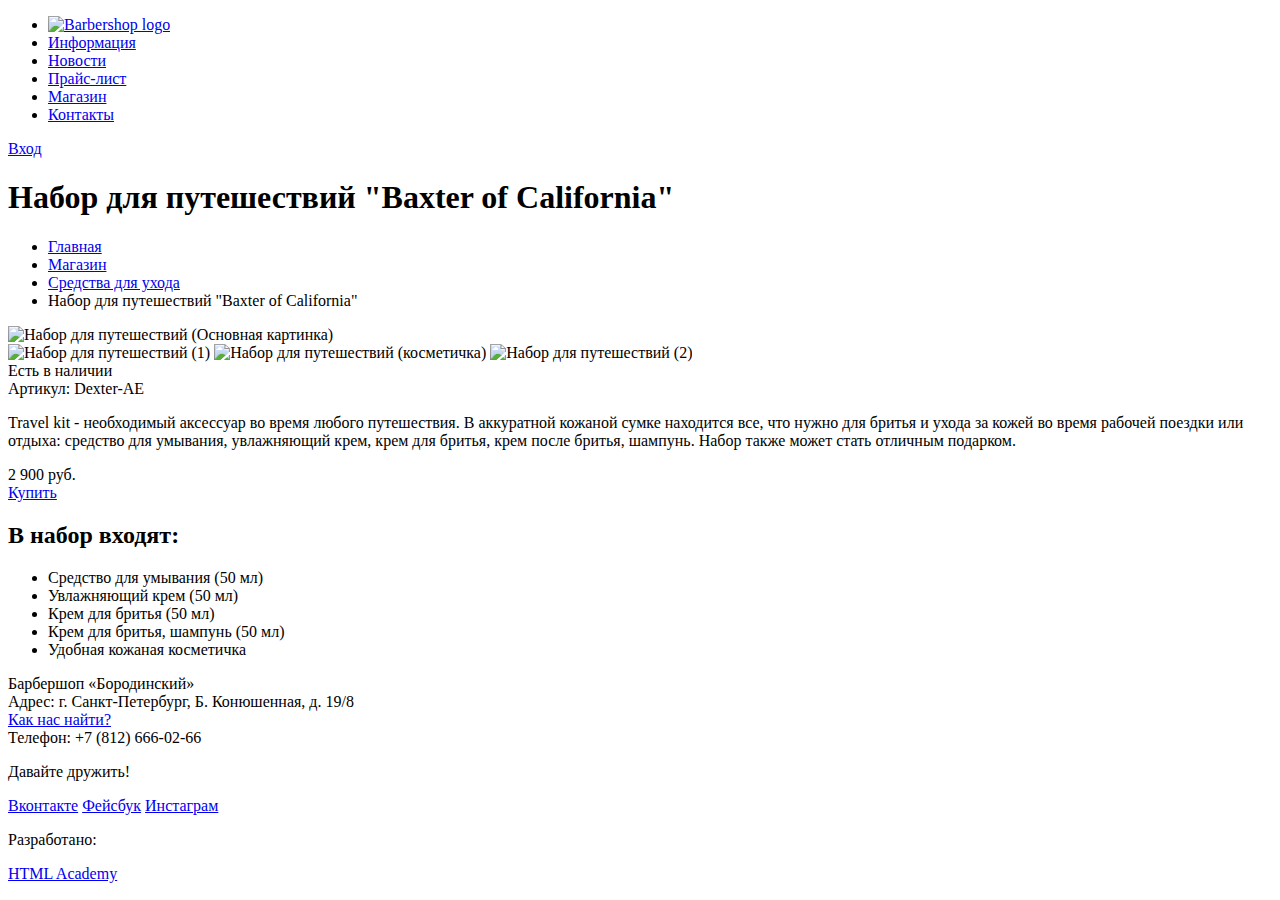
==== barbershop-item.html @ e88a5949 "Поправила с учетом комментариев" ====
<!DOCTYPE html>
<html lang="ru">
  <head>
    <meta charset="utf-8">
    <title>Барбершоп «Бородинский»</title>
  </head>
  <body>
    <header class="main-header">
      <div class="container">
        <nav class="navigation">
          <ul>
            <li>
              <a href="#"><img src="http://placehold.it/150x100" width="80" height="80" alt="Barbershop logo"></a>
            </li>
            <li>
              <a href="#">Информация</a>
            </li>
            <li>
              <a href="#">Новости</a>
            </li>
            <li>
              <a href="#">Прайс-лист</a>
            </li>
            <li>
              <a href="#" class="acive-page">Магазин</a>
            </li>
            <li>
              <a href="#">Контакты</a>
            </li>
          </ul>
        </nav>
        <div class="user-block">
          <a href="#" class="login">Вход</a>
        </div>
      </div>
    </header>
    <main class="container">
      <h1>Набор для путешествий "Baxter of California"</h1>
      <ul class="breadcrumbs">
        <li>
          <a href="#">Главная</a>
        </li>
        <li>
          <a href="#">Магазин</a>
        </li>
        <li>
          <a href="#">Средства для ухода</a>
        </li>
        <li class="active-item">
          Набор для путешествий "Baxter of California"
        </li>
      </ul>
      <section class="item-gallery">
         <div class="gallery-main">
           <img class="main-image" src="http://placehold.it/150x100" alt="Набор для путешествий (Основная картинка)" width="300" height="300">
         </div>
         <div class="gallery-other">
           <img class="gallery-image" src="http://placehold.it/150x100" alt="Набор для путешествий (1)" width="100" height="100">
           <img class="gallery-image" src="http://placehold.it/150x100" alt="Набор для путешествий (косметичка)" width="100" height="100">
           <img class="gallery-image" src="http://placehold.it/150x100" alt="Набор для путешествий (2)" width="100" height="100">
         </div>
      </section>
      <div class="item-information">
        <div class="item-availability">Есть в наличии</div>
        <div class="item-article">Aртикул: Dexter-AE</div>
        <p>Travel kit - необходимый аксессуар во время любого путешествия. В аккуратной кожаной сумке находится все, что нужно для бритья и ухода за кожей во время рабочей поездки или отдыха: средство для умывания, увлажняющий крем, крем для бритья, крем после бритья, шампунь. Набор также может стать отличным подарком.</p>
        <div class="item-price">
          <div class="price"> 2 900 руб.</div>
          <a href="#" class="button"> Купить</a>
        </div>
        <h2>В набор входят:</h2>
        <ul>
          <li>
            Средство для умывания (50 мл)
          </li>
          <li>
            Увлажняющий крем (50 мл)
          </li>
          <li>
            Крем для бритья (50 мл)
          </li>
          <li>
            Крем для бритья, шампунь (50 мл)
          </li>
          <li>
            Удобная кожаная косметичка
          </li>
        </ul>
      </div>
    </main>
    <footer class="main-footer">
      <div class="container">
        <section class="footer-contacts">
          Барбершоп «Бородинский»<br>
          Адрес: г. Санкт-Петербург, Б. Конюшенная, д. 19/8<br>
          <a href="#">Как нас найти?</a><br>
          Телефон: +7 (812) 666-02-66
        </section>
        <section class="footer-social">
          <p>Давайте дружить!</p>
          <a href="#" class="social-btn social-btn-vk">Вконтакте</a>
          <a href="#" class="social-btn social-btn-fb">Фейсбук</a>
          <a href="#" class="social-btn social-btn-inst">Инстаграм</a>
        </section>
        <section class="footer-copyright">
          <p>Разработано:</p>
          <a href="https://htmlacademy.ru" class="btn">HTML Academy</a>
        </section>
      </div>
    </footer>
  </body>
</html>
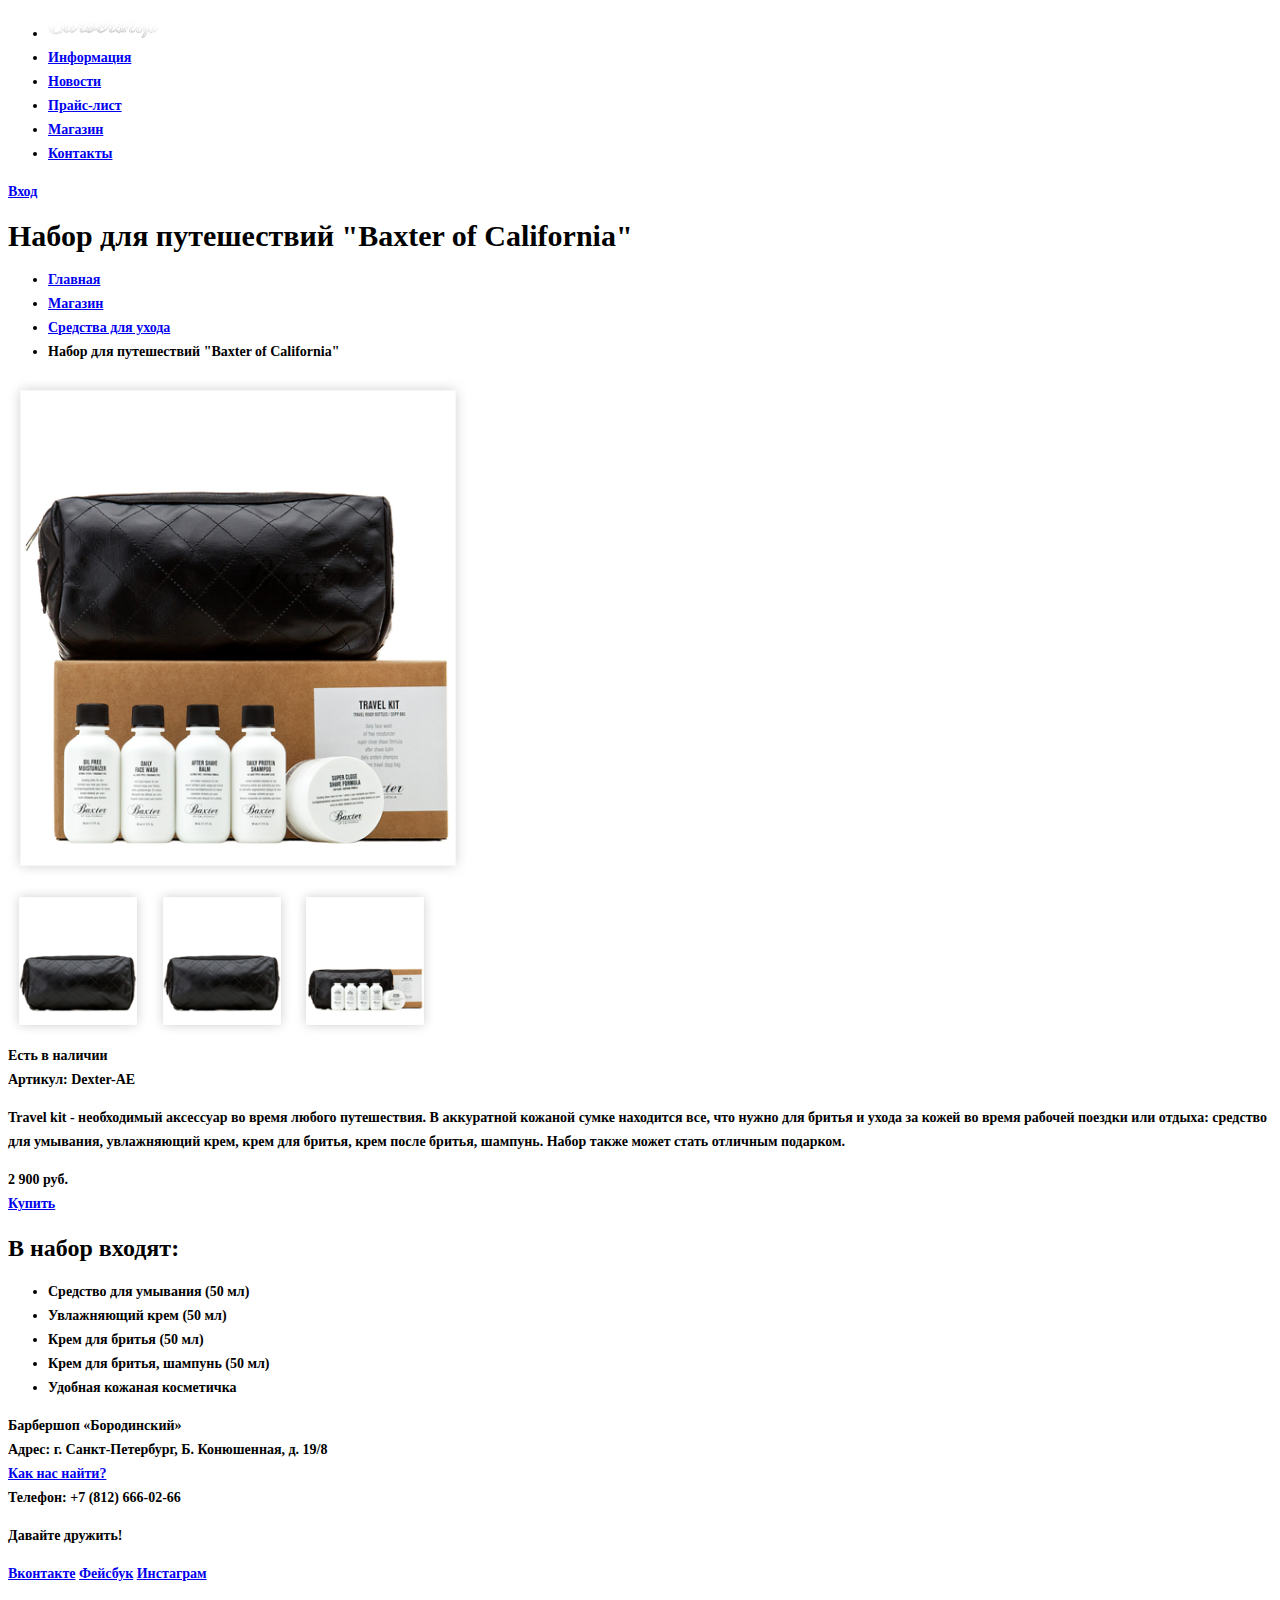
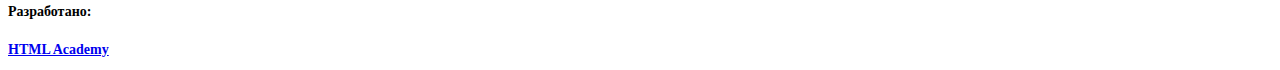
==== commit 6cd9da46: "Добавила графику и подключила css" ====
--- a/barbershop-item.html
+++ b/barbershop-item.html
@@ -3,6 +3,7 @@
   <head>
     <meta charset="utf-8">
     <title>Барбершоп «Бородинский»</title>
+    <link href="css/style.css" rel="stylesheet">
   </head>
   <body>
     <header class="main-header">
@@ -10,7 +11,7 @@
         <nav class="navigation">
           <ul>
             <li>
-              <a href="#"><img src="http://placehold.it/150x100" width="80" height="80" alt="Barbershop logo"></a>
+              <a href="#"><img src="img/img-header-logo.png" width="111" height="24" alt="Barbershop logo"></a>
             </li>
             <li>
               <a href="#">Информация</a>
@@ -52,12 +53,12 @@
       </ul>
       <section class="item-gallery">
          <div class="gallery-main">
-           <img class="main-image" src="http://placehold.it/150x100" alt="Набор для путешествий (Основная картинка)" width="300" height="300">
+           <img class="main-image" src="img/img-item-main.png" alt="Набор для путешествий (Основная картинка)" width="460" height="500">
          </div>
          <div class="gallery-other">
-           <img class="gallery-image" src="http://placehold.it/150x100" alt="Набор для путешествий (1)" width="100" height="100">
-           <img class="gallery-image" src="http://placehold.it/150x100" alt="Набор для путешествий (косметичка)" width="100" height="100">
-           <img class="gallery-image" src="http://placehold.it/150x100" alt="Набор для путешествий (2)" width="100" height="100">
+           <img class="gallery-image" src="img/img-item-small1.png" alt="Набор для путешествий (1)" width="140" height="150">
+           <img class="gallery-image" src="img/img-item-small2.png" alt="Набор для путешествий (косметичка)" width="140" height="150">
+           <img class="gallery-image" src="img/img-item-small3.png" alt="Набор для путешествий (2)" width="140" height="150">
          </div>
       </section>
       <div class="item-information">
--- a/css/style.css
+++ b/css/style.css
@@ -0,0 +1,15 @@
+body {
+  font-size: 14px;
+  font-family: "PT Sans Narrow Bold";
+  color: #000000;
+  line-height: 24px;
+  font-weight: bold;
+}
+
+h1 {
+  font-size: 30px;
+}
+
+h2 {
+  font-size: 24px;
+}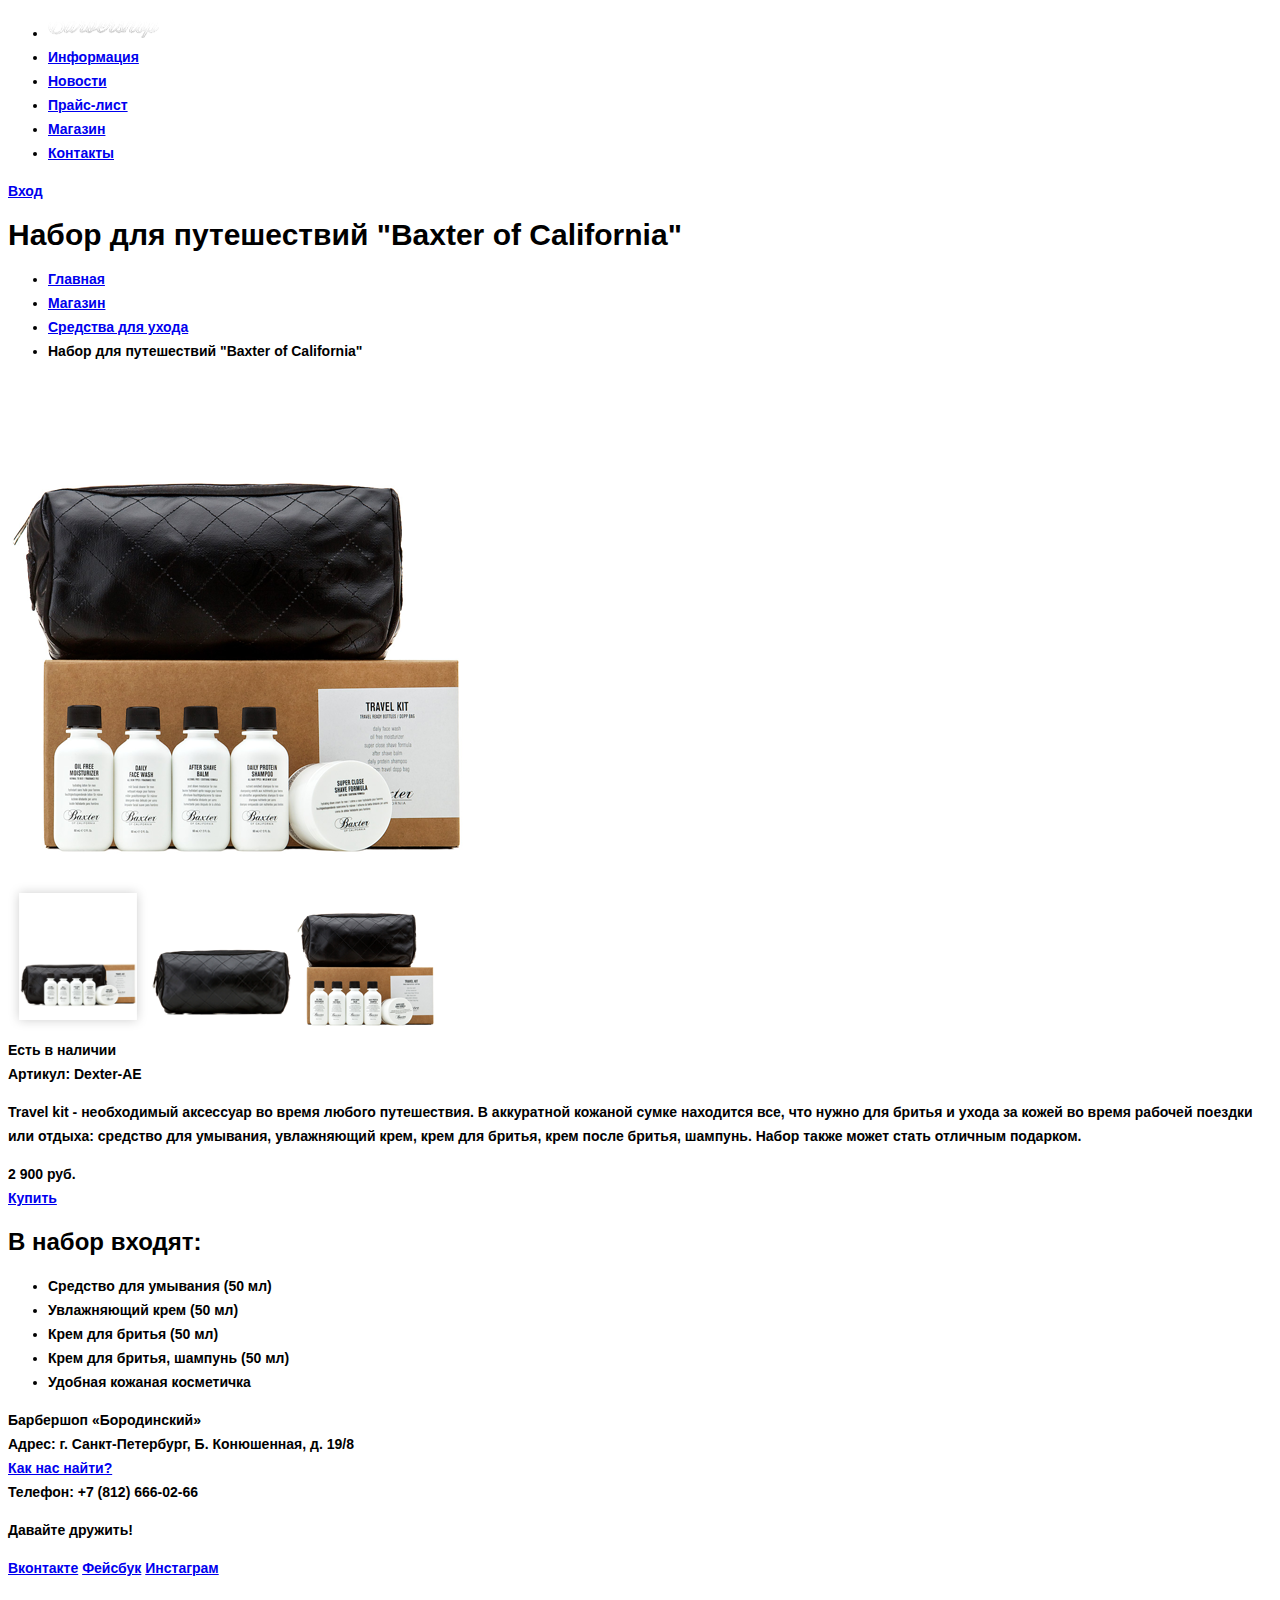
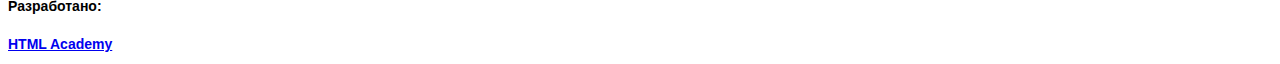
==== commit cae75c1b: "Поправила с учетом комментариев" ====
--- a/barbershop-item.html
+++ b/barbershop-item.html
@@ -53,12 +53,12 @@
       </ul>
       <section class="item-gallery">
          <div class="gallery-main">
-           <img class="main-image" src="img/img-item-main.png" alt="Набор для путешествий (Основная картинка)" width="460" height="500">
+           <img class="main-image" src="img/img-item-main.png" alt="Набор для путешествий (Основная картинка)" width="460" height="498">
          </div>
          <div class="gallery-other">
-           <img class="gallery-image" src="img/img-item-small1.png" alt="Набор для путешествий (1)" width="140" height="150">
-           <img class="gallery-image" src="img/img-item-small2.png" alt="Набор для путешествий (косметичка)" width="140" height="150">
-           <img class="gallery-image" src="img/img-item-small3.png" alt="Набор для путешествий (2)" width="140" height="150">
+           <img class="gallery-image" src="img/img-item-small1.png" alt="Набор для путешествий (1)" width="140" height="149">
+           <img class="gallery-image" src="img/img-item-small2.png" alt="Набор для путешествий (косметичка)" width="140" height="149">
+           <img class="gallery-image" src="img/img-item-small3.png" alt="Набор для путешествий (2)" width="140" height="149">
          </div>
       </section>
       <div class="item-information">
--- a/css/style.css
+++ b/css/style.css
@@ -1,6 +1,6 @@
 body {
   font-size: 14px;
-  font-family: "PT Sans Narrow Bold";
+  font-family: "PT Sans Narrow", Arial, Helvetica, sans-serif;
   color: #000000;
   line-height: 24px;
   font-weight: bold;
@@ -12,4 +12,5 @@
 
 h2 {
   font-size: 24px;
-}+}
+
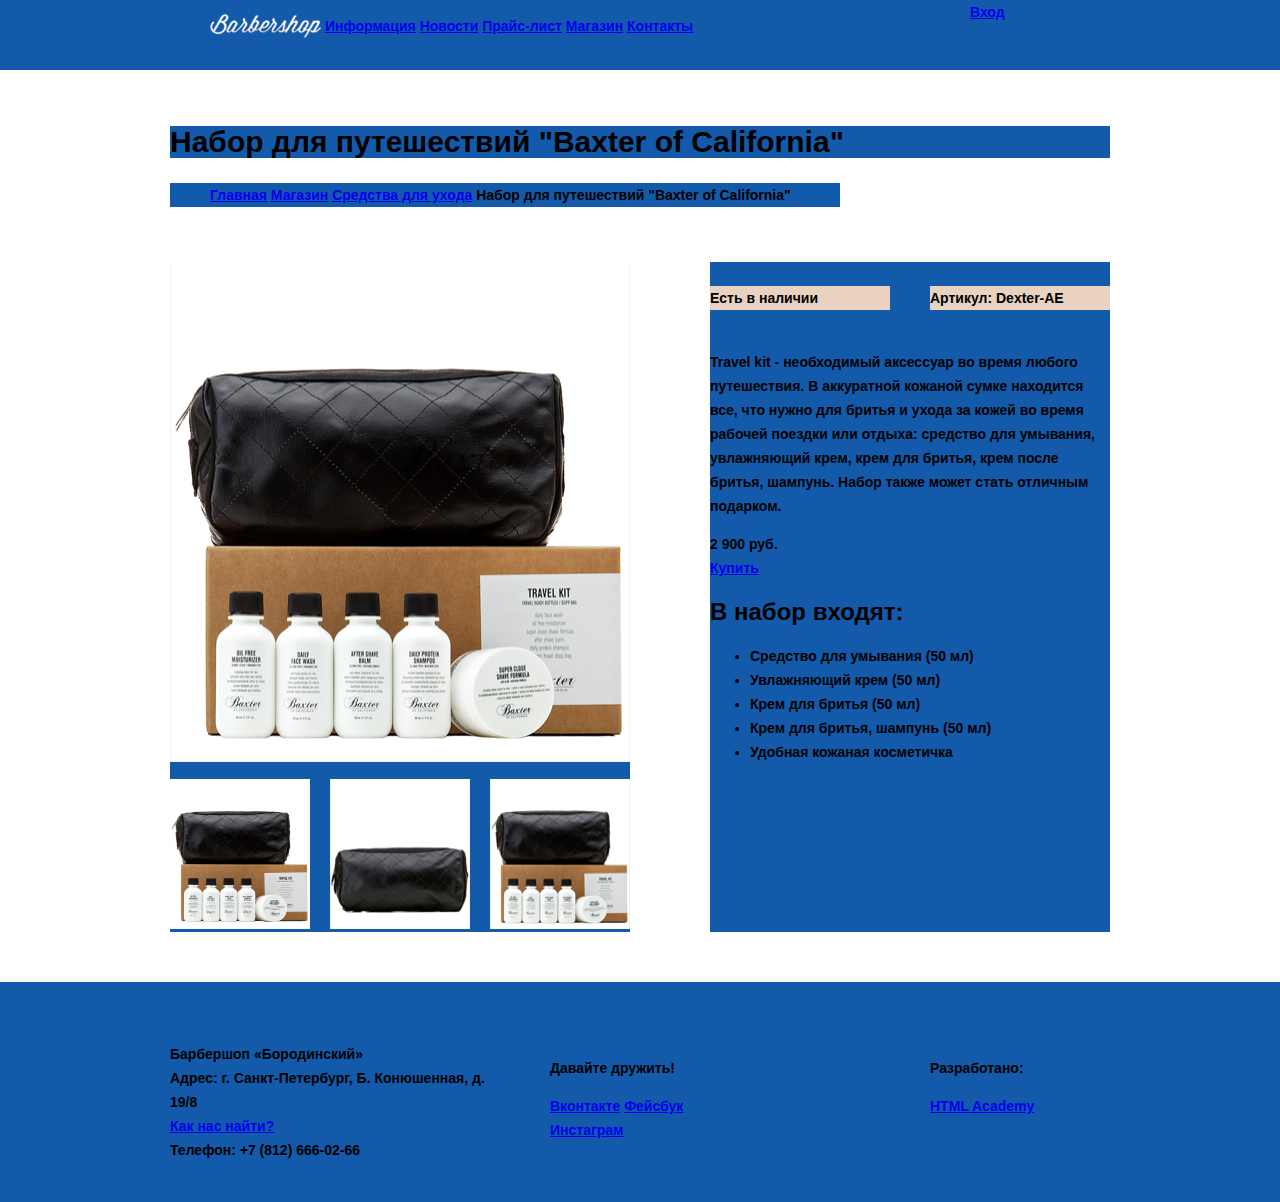
==== commit fab92ddb: "Сделала сетку" ====
--- a/barbershop-item.html
+++ b/barbershop-item.html
@@ -7,8 +7,8 @@
   </head>
   <body>
     <header class="main-header">
-      <div class="container">
-        <nav class="navigation">
+      <div class="container clearfix">
+        <nav class="main-navigation">
           <ul>
             <li>
               <a href="#"><img src="img/img-header-logo.png" width="111" height="24" alt="Barbershop logo"></a>
@@ -35,7 +35,7 @@
         </div>
       </div>
     </header>
-    <main class="container">
+    <main class="container clearfix">
       <h1>Набор для путешествий "Baxter of California"</h1>
       <ul class="breadcrumbs">
         <li>
@@ -53,12 +53,12 @@
       </ul>
       <section class="item-gallery">
          <div class="gallery-main">
-           <img class="main-image" src="img/img-item-main.png" alt="Набор для путешествий (Основная картинка)" width="460" height="498">
+           <img class="main-image" src="img/img-item-main.png" alt="Набор для путешествий (Основная картинка)" width="460" height="500">
          </div>
-         <div class="gallery-other">
-           <img class="gallery-image" src="img/img-item-small1.png" alt="Набор для путешествий (1)" width="140" height="149">
-           <img class="gallery-image" src="img/img-item-small2.png" alt="Набор для путешествий (косметичка)" width="140" height="149">
-           <img class="gallery-image" src="img/img-item-small3.png" alt="Набор для путешествий (2)" width="140" height="149">
+         <div class="gallery-other clearfix">
+           <img class="gallery-image" src="img/img-item-main.png" alt="Набор для путешествий (1)" width="140" height="150">
+           <img class="gallery-image" src="img/img-item-small2.png" alt="Набор для путешествий (косметичка)" width="140" height="150">
+           <img class="gallery-image" src="img/img-item-small3.png" alt="Набор для путешествий (2)" width="140" height="150">
          </div>
       </section>
       <div class="item-information">
@@ -89,8 +89,8 @@
         </ul>
       </div>
     </main>
-    <footer class="main-footer">
-      <div class="container">
+    <footer class="footer">
+      <div class="container clearfix">
         <section class="footer-contacts">
           Барбершоп «Бородинский»<br>
           Адрес: г. Санкт-Петербург, Б. Конюшенная, д. 19/8<br>
--- a/css/style.css
+++ b/css/style.css
@@ -8,9 +8,247 @@
 
 h1 {
   font-size: 30px;
+  margin-bottom: 25px;
+  background: #135aaa;
+  line-height: 32px;
 }
 
 h2 {
   font-size: 24px;
 }
 
+html,
+body {
+  min-width: 1122px;/*Откуда это значение*-1122*/
+  min-height: 1160px;/*Почему? - 1750px*/
+  margin: 0;
+  padding: 0;
+}
+
+.clearfix::after {
+  content: "";
+  display: table;
+  clear: both;
+}
+
+.container {
+  width: 940px;
+  margin: 0 auto;
+  padding: 0 10px;
+}
+
+.main-header {
+  margin-bottom: 56px;
+  background: #135aaa;
+}
+
+.main-navigation {
+  float: left;
+  width: 780px;
+
+    /* Только для оформления сетки */
+  min-height: 70px;
+}
+
+.main-navigation li {
+  display: inline-block;
+  vertical-align: top;
+}
+
+.user-block {
+  float: right;
+  width: 140px;
+
+    /* Только для оформления сетки */
+  min-height: 70px;
+}
+
+.index-logo {
+  width: 368px;
+  min-height: 204px;
+  margin-right: auto;
+  margin-left: auto;
+  margin-bottom: 25px;
+}
+
+.features {
+  margin-bottom: 80px;
+}
+
+.features-item {
+  float: left;
+  width: 300px;
+  margin-right: 20px;
+
+  /* Только для оформления сетки */
+  min-height: 175px;
+}
+
+.features-item:last-child {
+  margin-right: 0;
+}
+
+.index-content {
+  margin-bottom: 35px;
+  padding: 50px 80px;
+}
+
+.index-content-left {
+  float: left;
+  width: 380px;
+
+  /* Только для оформления сетки */
+  min-height: 330px;
+}
+
+.index-content-right {
+  float: right;
+  width: 300px;
+
+  /* Только для оформления сетки */
+  min-height: 330px;
+}
+
+.main-footer,
+.footer {
+  margin-top: 65px; /*?*/
+  padding-top: 60px;
+  padding-bottom: 40px;
+  background: #135aaa;
+}
+
+.footer {
+  margin-top: 50px;
+}
+
+.footer-contacts {
+  float: left;
+  width: 320px;
+  margin-right: 60px;
+
+  /* Только для оформления сетки */
+  min-height: 90px;
+}
+
+.footer-social {
+  float: left;
+  width: 180px;
+
+  /* Только для оформления сетки */
+  min-height: 90px;
+}
+
+.footer-copyright {
+  float: right;
+  width: 180px;
+
+  /* Только для оформления сетки */
+  min-height: 90px;
+}
+
+.catalog-filter {
+  float: left;
+  width: 220px;
+  margin-right: 20px;
+  background: #a3c3e6;
+
+  /* Только для оформления сетки */
+  min-height: 590px;
+}
+
+.catalog  {
+  float:right;
+  width: 700px;
+  background: #a3c3e6;
+
+  /* Только для оформления сетки */
+  min-height: 590px;
+}
+
+.catalog-item {
+  float:left;
+  width: 220px;
+  margin-right: 20px;
+  margin-bottom: 20px;
+  background: #135aaa;
+
+  /* Только для оформления сетки */
+  min-height: 287px;
+}
+
+.catalog-item:nth-child(3n) {
+  margin-right: 0;
+}
+
+.catalog-item:nth-child(4),
+.catalog-item:nth-child(5),
+.catalog-item:nth-child(6) {
+  margin-bottom: 45px;
+}
+
+.paginator {
+  background: #135aaa;
+  clear:both;
+  margin-left:240px;
+}
+
+.breadcrumbs  {
+  margin-bottom: 55px;
+  width: 630px;
+  background: #135aaa;
+
+  /* Только для оформления сетки */
+  min-height: 16px;
+}
+
+.breadcrumbs  li {
+  display: inline-block;
+}
+
+.item-gallery {
+  float:left;
+  width: 460px;
+  background: #135aaa;
+  margin-right: 80px;
+
+  /* Только для оформления сетки */
+  min-height: 670px;
+}
+
+.item-information {
+  float:right;
+  width: 400px;
+  background: #135aaa;
+
+  /* Только для оформления сетки */
+  min-height: 670px;
+}
+
+.gallery-main {
+  margin-bottom: 10px;
+}
+
+.gallery-image {
+    float:left;
+    width: 140px;
+    margin-right: 20px;
+}
+
+.gallery-image:last-child {
+    margin-right: 0px;
+}
+
+.item-availability,
+.item-article  {
+  float: left;
+  width: 180px;
+  margin-right: 40px;
+  margin-bottom: 40px;
+  margin-top: 24px;
+  min-height: 16px;
+  background: #e9d3c0;
+}
+
+.item-article {
+  margin-right: 0px;
+}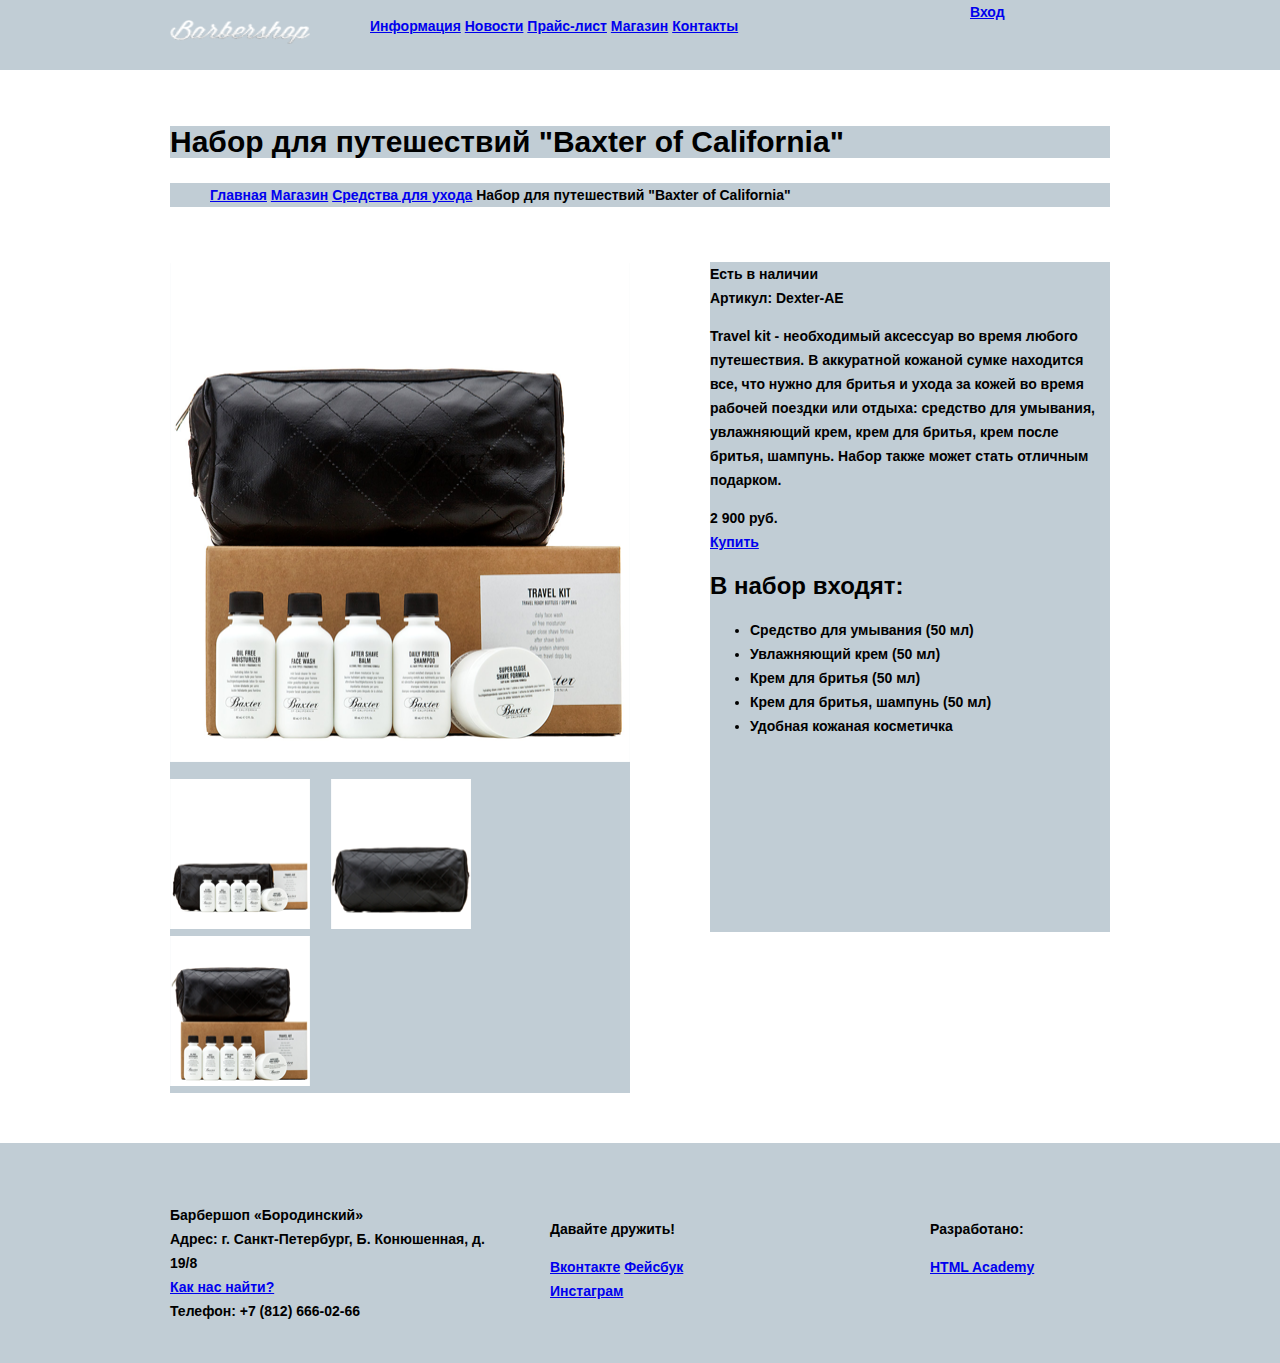
==== commit b2c5b2ad: "Поправила сетку с учетом комментариев" ====
--- a/barbershop-item.html
+++ b/barbershop-item.html
@@ -8,11 +8,9 @@
   <body>
     <header class="main-header">
       <div class="container clearfix">
-        <nav class="main-navigation">
+        <a href="#"><img src="img/img-header-logo.png" width="111" height="24" alt="Barbershop logo"></a>
+        <nav class="navigation">
           <ul>
-            <li>
-              <a href="#"><img src="img/img-header-logo.png" width="111" height="24" alt="Barbershop logo"></a>
-            </li>
             <li>
               <a href="#">Информация</a>
             </li>
@@ -55,8 +53,8 @@
          <div class="gallery-main">
            <img class="main-image" src="img/img-item-main.png" alt="Набор для путешествий (Основная картинка)" width="460" height="500">
          </div>
-         <div class="gallery-other clearfix">
-           <img class="gallery-image" src="img/img-item-main.png" alt="Набор для путешествий (1)" width="140" height="150">
+         <div class="gallery-other">
+           <img class="gallery-image" src="img/img-item-small1.png" alt="Набор для путешествий (1)" width="140" height="150">
            <img class="gallery-image" src="img/img-item-small2.png" alt="Набор для путешествий (косметичка)" width="140" height="150">
            <img class="gallery-image" src="img/img-item-small3.png" alt="Набор для путешествий (2)" width="140" height="150">
          </div>
--- a/css/style.css
+++ b/css/style.css
@@ -6,21 +6,10 @@
   font-weight: bold;
 }
 
-h1 {
-  font-size: 30px;
-  margin-bottom: 25px;
-  background: #135aaa;
-  line-height: 32px;
-}
-
-h2 {
-  font-size: 24px;
-}
-
+/* Оформление главной страницы*/
 html,
 body {
-  min-width: 1122px;/*Откуда это значение*-1122*/
-  min-height: 1160px;/*Почему? - 1750px*/
+  min-width: 1200px;
   margin: 0;
   padding: 0;
 }
@@ -39,10 +28,11 @@
 
 .main-header {
   margin-bottom: 56px;
-  background: #135aaa;
-}
-
-.main-navigation {
+  background: #c1cdd5;
+}
+
+.main-navigation,
+.navigation  {
   float: left;
   width: 780px;
 
@@ -50,7 +40,8 @@
   min-height: 70px;
 }
 
-.main-navigation li {
+.main-navigation li,
+.navigation li {
   display: inline-block;
   vertical-align: top;
 }
@@ -111,14 +102,10 @@
 
 .main-footer,
 .footer {
-  margin-top: 65px; /*?*/
+  margin-top: 65px;
   padding-top: 60px;
   padding-bottom: 40px;
-  background: #135aaa;
-}
-
-.footer {
-  margin-top: 50px;
+  background: #c1cdd5;
 }
 
 .footer-contacts {
@@ -146,70 +133,49 @@
   min-height: 90px;
 }
 
-.catalog-filter {
-  float: left;
-  width: 220px;
+/* Оформление страницы barbershop-item*/
+
+.main-header img {
+  width: 140px;
+  float:left;
   margin-right: 20px;
-  background: #a3c3e6;
-
-  /* Только для оформления сетки */
-  min-height: 590px;
-}
-
-.catalog  {
-  float:right;
-  width: 700px;
-  background: #a3c3e6;
-
-  /* Только для оформления сетки */
-  min-height: 590px;
-}
-
-.catalog-item {
-  float:left;
-  width: 220px;
-  margin-right: 20px;
-  margin-bottom: 20px;
-  background: #135aaa;
-
-  /* Только для оформления сетки */
-  min-height: 287px;
-}
-
-.catalog-item:nth-child(3n) {
-  margin-right: 0;
-}
-
-.catalog-item:nth-child(4),
-.catalog-item:nth-child(5),
-.catalog-item:nth-child(6) {
-  margin-bottom: 45px;
-}
-
-.paginator {
-  background: #135aaa;
-  clear:both;
-  margin-left:240px;
+  background: #c1cdd5;
+  padding-top: 20px;
+  padding-bottom: 20px;
+}
+
+.navigation {
+   width: 620px;
+}
+
+h1 {
+  font-size: 30px;
+  margin-bottom: 25px;
+  background: #c1cdd5;
+  line-height: 32px;
+}
+
+h2 {
+  font-size: 24px;
 }
 
 .breadcrumbs  {
   margin-bottom: 55px;
-  width: 630px;
-  background: #135aaa;
+  background: #c1cdd5;
 
   /* Только для оформления сетки */
   min-height: 16px;
 }
 
-.breadcrumbs  li {
+.breadcrumbs li {
   display: inline-block;
 }
 
 .item-gallery {
   float:left;
   width: 460px;
-  background: #135aaa;
-  margin-right: 80px;
+  background: #c1cdd5;
+  padding: 0px;
 
   /* Только для оформления сетки */
   min-height: 670px;
@@ -218,7 +184,7 @@
 .item-information {
   float:right;
   width: 400px;
-  background: #135aaa;
+  background: #c1cdd5;
 
   /* Только для оформления сетки */
   min-height: 670px;
@@ -229,26 +195,72 @@
 }
 
 .gallery-image {
-    float:left;
     width: 140px;
-    margin-right: 20px;
+    margin-right: 17px;
+    margin-bottom: 0px;
 }
 
 .gallery-image:last-child {
     margin-right: 0px;
 }
 
-.item-availability,
-.item-article  {
-  float: left;
+/*.item-availability {
   width: 180px;
   margin-right: 40px;
   margin-bottom: 40px;
   margin-top: 24px;
   min-height: 16px;
   background: #e9d3c0;
-}
-
-.item-article {
-  margin-right: 0px;
-}+}*/
+
+
+.footer {
+  margin-top: 50px;
+}
+
+/* Оформление страницы barbershop-shop*/
+
+.catalog-filter {
+  float: left;
+  width: 220px;
+  margin-right: 20px;
+  background: #c1cdd5;
+
+  /* Только для оформления сетки */
+  min-height: 594px;
+}
+
+.catalog  {
+  float:right;
+  width: 700px;
+  background: #c1cdd5;
+
+  /* Только для оформления сетки */
+  min-height: 684px;
+}
+
+.catalog-item {
+  display: inline-block;
+  vertical-align: top;
+  width: 220px;
+  margin-right: 17px;
+  margin-bottom: 20px;
+  background: #94b4cb;
+
+  /* Только для оформления сетки */
+  min-height: 287px;
+}
+
+.catalog-item:nth-child(3n) {
+   margin-right: 0px;
+ }
+
+.paginator {
+  background: #94b4cb;
+  margin-top: 25px;
+  margin-bottom: 0px;
+    /* Только для оформления сетки */
+  min-height: 45px;
+}
+
+
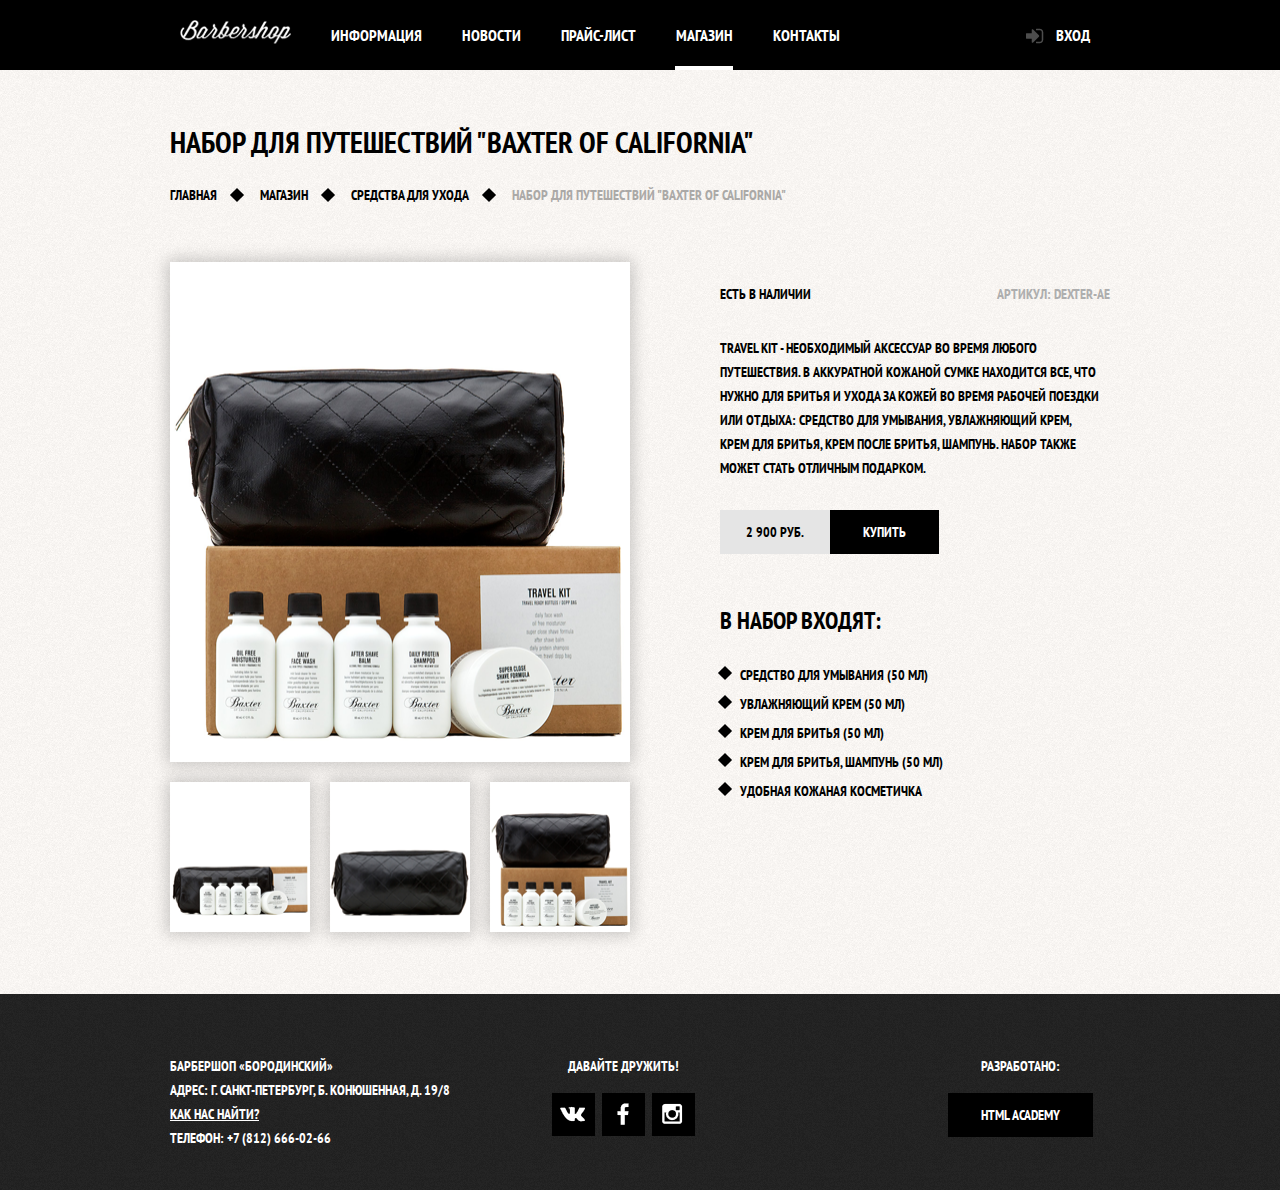
==== commit 924b9898: "Сверстала декоративные элементы" ====
--- a/barbershop-item.html
+++ b/barbershop-item.html
@@ -3,9 +3,11 @@
   <head>
     <meta charset="utf-8">
     <title>Барбершоп «Бородинский»</title>
-    <link href="css/style.css" rel="stylesheet">
+    <link rel="stylesheet" href="css/normalize.css">
+    <link rel="stylesheet" href="css/style.css">
+    <link rel="stylesheet" href="https://fonts.googleapis.com/css?family=PT+Sans+Narrow:400,700&amp;subset=latin,cyrillic">
   </head>
-  <body>
+  <body class="other-body">
     <header class="main-header">
       <div class="container clearfix">
         <a href="#"><img src="img/img-header-logo.png" width="111" height="24" alt="Barbershop logo"></a>
@@ -21,7 +23,7 @@
               <a href="#">Прайс-лист</a>
             </li>
             <li>
-              <a href="#" class="acive-page">Магазин</a>
+              <a href="#" class="active-page">Магазин</a>
             </li>
             <li>
               <a href="#">Контакты</a>
@@ -65,7 +67,7 @@
         <p>Travel kit - необходимый аксессуар во время любого путешествия. В аккуратной кожаной сумке находится все, что нужно для бритья и ухода за кожей во время рабочей поездки или отдыха: средство для умывания, увлажняющий крем, крем для бритья, крем после бритья, шампунь. Набор также может стать отличным подарком.</p>
         <div class="item-price">
           <div class="price"> 2 900 руб.</div>
-          <a href="#" class="button"> Купить</a>
+          <a href="#" class="btn"> Купить</a>
         </div>
         <h2>В набор входят:</h2>
         <ul>
--- a/css/style.css
+++ b/css/style.css
@@ -1,17 +1,21 @@
+/* Оформление главной страницы*/
 body {
   font-size: 14px;
   font-family: "PT Sans Narrow", Arial, Helvetica, sans-serif;
   color: #000000;
   line-height: 24px;
-  font-weight: bold;
-}
-
-/* Оформление главной страницы*/
-html,
-body {
-  min-width: 1200px;
-  margin: 0;
-  padding: 0;
+  font-weight: 700;
+  min-width: 960px;
+  text-transform: uppercase;
+  color: #ffffff;
+}
+
+.index-body {
+  background: #000000 url("../img/bg-index.jpg") no-repeat center top;
+}
+
+.other-body {
+  background: #f8f5f2 url("../img/bg-index-content.png") repeat;
 }
 
 .clearfix::after {
@@ -28,38 +32,106 @@
 
 .main-header {
   margin-bottom: 56px;
-  background: #c1cdd5;
+  color: #ffffff;
+  background-color: #000000;
+}
+
+.main-navigation a,
+.navigation a {
+  display: block;
+  padding: 25px 20px;
+  color: #ffffff;
+  text-decoration: none;
+}
+
+.main-navigation a:hover,
+.navigation a:hover {
+  background: #242424;
+}
+
+.active-page {
+  position: relative;
+}
+
+.active-page::after {
+  content: "";
+  position: absolute;
+  width: 58px;
+  height: 4px;
+  background: #ffffff;
+  bottom: 0;
+  left: 20%;
+ }
+
+.main-navigation ul,
+.navigation ul {
+  margin: 0;
+  padding: 0;
+  list-style: none;
+  font-size: 0;
 }
 
 .main-navigation,
 .navigation  {
   float: left;
   width: 780px;
-
-    /* Только для оформления сетки */
-  min-height: 70px;
 }
 
 .main-navigation li,
 .navigation li {
   display: inline-block;
   vertical-align: top;
+  font-size: 16px;
+  line-height: 20px;
 }
 
 .user-block {
   float: right;
-  width: 140px;
-
-    /* Только для оформления сетки */
-  min-height: 70px;
+  max-width: 140px;
+}
+
+.login {
+  position: relative;
+  display: inline-block;
+  vertical-align: top;
+  padding: 25px 20px;
+  padding-left: 50px;
+  font-size: 16px;
+  line-height: 20px;
+  color: #ffffff;
+  text-decoration: none;
+}
+
+.login:hover {
+  background-color: #242424;
+}
+
+.login::before {
+  content: "";
+  position: absolute;
+  top: 28px;
+  left: 20px;
+  width: 18px;
+  height: 18px;
+  background: transparent url("../img/sprite.png") no-repeat;
+  background-position: -10px -280px;
+  opacity: 0.3;
+}
+
+.login:hover::before {
+  opacity: 1;
 }
 
 .index-logo {
   width: 368px;
   min-height: 204px;
-  margin-right: auto;
-  margin-left: auto;
+  margin: 0 auto;
   margin-bottom: 25px;
+}
+
+.index-logo img {
+  width: 368px;
+  height: 204px;
 }
 
 .features {
@@ -70,34 +142,183 @@
   float: left;
   width: 300px;
   margin-right: 20px;
-
-  /* Только для оформления сетки */
-  min-height: 175px;
+  text-align: center;
+}
+
+.features-name {
+  font-size: 30px;
+  line-height: 36px;
+  display: block;
+  margin-bottom: 30px;
+  padding-bottom: 35px;
+  position: relative;
+}
+
+.features-name::after {
+  content: "";
+  display: block;
+  width: 20px;
+  height: 20px;
+  background-color: #ffffff;
+  position: absolute;
+  bottom: 0;
+  left: 50%;
+  margin-left: -10px;
+  transform: rotate(45deg);
 }
 
 .features-item:last-child {
   margin-right: 0;
+}
+
+.features-item p {
+  margin: 10px;
+  margin-bottom: 0;
 }
 
 .index-content {
   margin-bottom: 35px;
   padding: 50px 80px;
+  background: url("../img/img-index-conrentshadow.png") no-repeat center,
+  #fcf9f6 url("../img/bg-index-content.png") repeat;
+  color: #000000;
 }
 
 .index-content-left {
   float: left;
   width: 380px;
-
-  /* Только для оформления сетки */
-  min-height: 330px;
 }
 
 .index-content-right {
   float: right;
   width: 300px;
-
-  /* Только для оформления сетки */
-  min-height: 330px;
+}
+
+.index-content-title {
+  font-size: 30px;
+  line-height: 36px;
+  margin: 0;
+  margin-bottom: 25px;
+}
+
+.index-content p {
+  margin: 0;
+  margin-bottom: 25px;
+}
+
+.news-preview {
+  margin: 0;
+  padding: 0;
+  padding-right: 63px;
+  list-style: none;
+}
+
+.news-preview li {
+  margin-bottom: 25px;
+}
+
+.news-preview p {
+  margin-bottom: 0;
+}
+
+.news-preview time {
+  text-transform: none;
+  font-weight: 400;
+}
+
+.btn {
+  background-color: #000000;
+  border: none;
+  outline: none;
+  cursor: pointer;
+  text-transform: uppercase;
+  text-decoration: none;
+  font-weight: 700;
+  font-size: 14px;
+  line-height: 24px;
+  font-family: "PT Sans Narrow", "Arial", sans-serif;
+  color: #ffffff;
+  display: inline-block;
+  vertical-align: top;
+  text-align: center;
+  padding: 10px 33px;
+  margin-right: 16px;
+}
+
+.btn:hover,
+.btn:active {
+  background-color: #663d15;
+}
+
+.btn:disabled {
+  cursor: default;
+  opacity: 0.5;
+}
+
+.btn:disabled:hover {
+  background-color: #000000;
+}
+
+.gallery {
+  position: relative;
+  height: 260px;
+}
+
+.gallery-content {
+  height: 164px;
+  margin: 0;
+  border: 7px solid #ffffff;
+  background-color: #cccccc;
+}
+
+.gallery-content img {
+  width: 286px;
+  height: 164px;
+}
+
+.gallery .btn {
+  position: absolute;
+  bottom: 0;
+
+  width: 140px;
+  margin: 0;
+}
+
+.gallery-prev {
+  left: 0;
+}
+
+.gallery-next {
+  right: 0;
+}
+
+.appointment-form input {
+  background-color: #f9f6f3;
+  border: 2px solid #000000;
+  outline: none;
+  font-size: 14px;
+  line-height: 24px;
+  font: inherit;
+  color: inherit;
+  text-transform: inherit;
+  width: 106px;
+  padding: 7px 15px;
+  float: left;
+  margin-right: 20px;
+  margin-bottom: 20px;
+}
+
+.appointment-form input:focus {
+  border: 2px solid #663d15;
+}
+
+.appointment-form input:nth-child(2n) {
+  margin-right: 0;
+}
+
+.appointment-form .btn {
+  clear: both;
+  width: 100%;
 }
 
 .main-footer,
@@ -105,43 +326,109 @@
   margin-top: 65px;
   padding-top: 60px;
   padding-bottom: 40px;
-  background: #c1cdd5;
+  background: #000000 url("../img/bg-footer.jpg") repeat;
+  color: #ffffff;
 }
 
 .footer-contacts {
   float: left;
   width: 320px;
   margin-right: 60px;
-
-  /* Только для оформления сетки */
-  min-height: 90px;
+}
+
+.footer-contacts a {
+  color: #ffffff;
 }
 
 .footer-social {
   float: left;
-  width: 180px;
-
-  /* Только для оформления сетки */
-  min-height: 90px;
+  max-width: 180px;
+  text-align: center;
 }
 
 .footer-copyright {
+  text-align: center;
   float: right;
   width: 180px;
-
-  /* Только для оформления сетки */
-  min-height: 90px;
-}
-
+}
+
+.footer-copyright p {
+  margin: 0;
+  margin-bottom: 15px;
+}
+
+.footer-copyright .btn {
+  margin-right: 0;
+}
+
+.footer-copyright .btn:hover {
+  color: #000000;
+
+  background-color: #ffffff;
+}
+
+.footer-social p {
+  margin: 0;
+  margin-bottom: 15px;
+}
+
+.social-btn {
+  display: inline-block;
+  width: 43px;
+  height: 43px;
+  margin: 0 2px;
+
+  font-size: 0;
+  vertical-align: top;
+  text-decoration: none;
+
+  background: #000000 url("../img/sprite.png") no-repeat center;
+
+  transition:
+  background-position 0.5s,
+  background-color 0.5s;
+}
+
+.social-btn:hover {
+  background-color: #ffffff;
+}
+
+.social-btn-vk {
+  background-position: -2px -195px;
+}
+
+.social-btn-fb {
+  background-position: 5px -32px;
+}
+
+.social-btn-inst {
+  background-position: 0px -116px;
+}
+
+.social-btn-vk:hover {
+  background-position: -2px -230px;
+}
+
+.social-btn-fb:hover {
+  background-position: 5px -75px;
+}
+
+.social-btn-inst:hover {
+  background-position: 0px -157px;
+}
 /* Оформление страницы barbershop-item*/
 
 .main-header img {
-  width: 140px;
+  width: 111px;
+  height: 24px;
   float:left;
+  padding-left: 20px;
+  padding-top: 20px;
+  padding-bottom: 25px;
+  padding-left: 10px;
   margin-right: 20px;
-  background: #c1cdd5;
-  padding-top: 20px;
-  padding-bottom: 20px;
+  background: #000000;
+
 }
 
 .navigation {
@@ -151,7 +438,7 @@
 h1 {
   font-size: 30px;
   margin-bottom: 25px;
-  background: #c1cdd5;
+  color: #000000;
   line-height: 32px;
 }
 
@@ -159,60 +446,136 @@
   font-size: 24px;
 }
 
+
 .breadcrumbs  {
+  color: #000000;
+  margin: 0;
+  padding: 0;
+  list-style: none;
   margin-bottom: 55px;
-  background: #c1cdd5;
-
-  /* Только для оформления сетки */
-  min-height: 16px;
 }
 
 .breadcrumbs li {
   display: inline-block;
+  vertical-align: top;
+}
+
+
+.breadcrumbs a {
+  display: block;
+  color: #000000;
+  text-decoration: none;
+  padding-right: 40px;
+  position: relative;
+}
+
+.breadcrumbs a::after {
+  content: "";
+  display: block;
+  width: 10px;
+  height: 10px;
+  background-color: #000000;
+  position: absolute;
+  right: 0;
+  bottom: 30%;
+  margin-right: 15px;
+  transform: rotate(45deg);
+}
+
+.active-item {
+  color: #aba9a7;
 }
 
 .item-gallery {
   float:left;
   width: 460px;
-  background: #c1cdd5;
   padding: 0px;
-
-  /* Только для оформления сетки */
-  min-height: 670px;
 }
 
 .item-information {
   float:right;
   width: 400px;
-  background: #c1cdd5;
-
-  /* Только для оформления сетки */
-  min-height: 670px;
+  color: #000000;
+  position: relative;
 }
 
 .gallery-main {
-  margin-bottom: 10px;
+  margin-bottom: 20px;
+  width: 460px;
+  height: 500px;
+  box-shadow: 0 0 15px 3px rgba(0, 0, 0, 0.2);
+}
+
+.gallery-other {
+  font-size: 0px;
 }
 
 .gallery-image {
-    width: 140px;
-    margin-right: 17px;
-    margin-bottom: 0px;
+  width: 140px;
+  margin-right: 20px;
+  margin-bottom: 0px;
+  box-shadow: 0 0 15px 3px rgba(0, 0, 0, 0.2);
 }
 
 .gallery-image:last-child {
     margin-right: 0px;
 }
 
-/*.item-availability {
+.item-information .item-price {
+  padding: 0;
+  padding-left: 10px;
+  margin-bottom: 55px;
+}
+
+.item-availability {
   width: 180px;
-  margin-right: 40px;
-  margin-bottom: 40px;
-  margin-top: 24px;
-  min-height: 16px;
-  background: #e9d3c0;
-}*/
-
+  margin-bottom: 30px;
+  margin-top: 20px;
+  padding-left: 10px;
+}
+
+.item-article {
+  position: absolute;
+  top: 20px;
+  right:0;
+  color: #aeaeae;
+}
+
+.item-information h2,
+.item-information p {
+  padding-left: 10px;
+  padding-right: 10px;
+  margin-bottom: 30px;
+}
+
+.item-information ul {
+  list-style: none;
+  font-size: 0;
+  margin: 0;
+  padding: 0;
+}
+
+.item-information li {
+  font-size: 14px;
+  font-family: "PT Sans Narrow", Arial, Helvetica, sans-serif;
+  color: #000000;
+  line-height: 24px;
+  font-weight: 700;
+  margin-bottom: 5px;
+  padding-left: 30px;
+  position: relative;
+}
+
+.item-information li::before {
+  content: "";
+  width: 10px;
+  height: 10px;
+  background: #000000;
+  position: absolute;
+  left: 10px;
+  top: 5px;
+  transform: rotate(45deg);
+}
 
 .footer {
   margin-top: 50px;
@@ -224,43 +587,209 @@
   float: left;
   width: 220px;
   margin-right: 20px;
-  background: #c1cdd5;
-
-  /* Только для оформления сетки */
-  min-height: 594px;
+  color: #000000;
 }
 
 .catalog  {
   float:right;
   width: 700px;
-  background: #c1cdd5;
-
-  /* Только для оформления сетки */
-  min-height: 684px;
+  font-size: 0px;
+  line-height: normal;
 }
 
 .catalog-item {
   display: inline-block;
   vertical-align: top;
   width: 220px;
-  margin-right: 17px;
+  margin-right: 20px;
   margin-bottom: 20px;
-  background: #94b4cb;
-
-  /* Только для оформления сетки */
-  min-height: 287px;
+  background: #ffffff;
+  font-size: 0px;
+  box-shadow: 0 0 15px 3px rgba(0, 0, 0, 0.2);
 }
 
 .catalog-item:nth-child(3n) {
    margin-right: 0px;
  }
 
+.catalog-image {
+  font-size: 0px;
+  margin:0;
+  padding: 0;
+  width: 220px;
+  height: 165px;
+}
+
+.catalog-title {
+  text-decoration: none;
+  color: #000000;
+  margin-left:15px;
+  margin-top: 15px;
+  font-weight: 700;
+  font-size: 14px;
+  font-family: "PT Sans Narrow", "Arial", sans-serif;
+  display: inline-block;
+  line-height: 18px;
+}
+
+.item-price {
+  padding:15px;
+  font-size: 0px;
+}
+
+ .price {
+  background-color: #e5e5e5;
+  text-transform: uppercase;
+  text-decoration: none;
+  font-weight: 700;
+  font-size: 14px;
+  line-height: 24px;
+  font-family: "PT Sans Narrow", "Arial", sans-serif;
+  color: #000000;
+  display: inline-block;
+  vertical-align:top;
+  text-align: center;
+  padding: 10px 0;
+  width: 110px;
+}
+
+.buy {
+  margin-right: 0px;
+  padding: 10px 19px;
+}
+
 .paginator {
-  background: #94b4cb;
   margin-top: 25px;
   margin-bottom: 0px;
-    /* Только для оформления сетки */
-  min-height: 45px;
-}
-
-
+  font-size: 14px;
+}
+
+.paginator a {
+  display: inline-block;
+  background: #000000;
+  color: #ffffff;
+  padding: 10px 16px;
+  font-weight: 700;
+  font-size: 14px;
+  line-height: 24px;
+  font-family: "PT Sans Narrow", "Arial", sans-serif;
+  text-decoration: none;
+  margin-right: 5px;
+}
+
+.paginator a.current-page {
+  background: #ffffff;
+  color: #000000;
+}
+
+.paginator a:hover {
+  background-color: #663d15
+}
+
+.paginator a.current-page:hover {
+  background: #ffffff;
+}
+fieldset {
+  margin-bottom: 30px;
+  border:none;
+}
+
+legend {
+  font-size: 24px;
+  line-height: 29px;
+  margin-bottom: 25px;
+
+}
+
+input[type="checkbox"] {
+  display: none;
+}
+
+input[type="checkbox"] + label {
+  display: block;
+  padding-left: 40px;
+  line-height: 24px;
+  margin-bottom: 10px;
+  position: relative;
+  cursor: pointer;
+}
+
+input[type="radio"] {
+  display: none;
+}
+
+input[type="radio"] + label {
+  display: block;
+  padding-left: 40px;
+  line-height: 24px;
+  margin-bottom: 10px;
+  position: relative;
+  cursor: pointer;
+}
+
+input[type="checkbox"] + label::before {
+  content: "";
+  display: block;
+  width: 16px;
+  height: 16px;
+  border: 2px solid #000000;
+  background: #f8f5f2 ;
+  position: absolute;
+  top:0;
+  left: 0;
+ }
+
+input[type="checkbox"]:checked + label::after {
+  content: "";
+  display: block;
+  width: 12px;
+  height: 12px;
+  background: #000000 ;
+  position: absolute;
+  top: 4px;
+  left: 4px;
+  background: url("../img/sprite.png") no-repeat;
+  background-position: -10px -10px;
+}
+
+
+input[type="radio"] + label::before {
+  content: "";
+  display: block;
+  width: 16px;
+  height: 16px;
+  border-radius: 50%;
+  border: 2px solid #000000;
+  background: #f8f5f2;
+  position: absolute;
+  top:0;
+  left: 0;
+ }
+
+input[type="radio"]:checked + label::after {
+  content: "";
+  display: block;
+  width: 8px;
+  height: 8px;
+  background: #000000;
+  border-radius: 50%;
+  position: absolute;
+  top: 6px;
+  left: 6px;
+}
+
+input[type="checkbox"] + label:hover {
+  color: #663d15;
+ }
+
+input[type="radio"] + label:hover {
+  color: #663d15;
+ }
+
+ input[type="checkbox"] + label:disabled:hover {
+  color: #807f7d;
+ }
+
+ input[type="radio"] + label:disabled:hover {
+  color: #807f7d;
+ }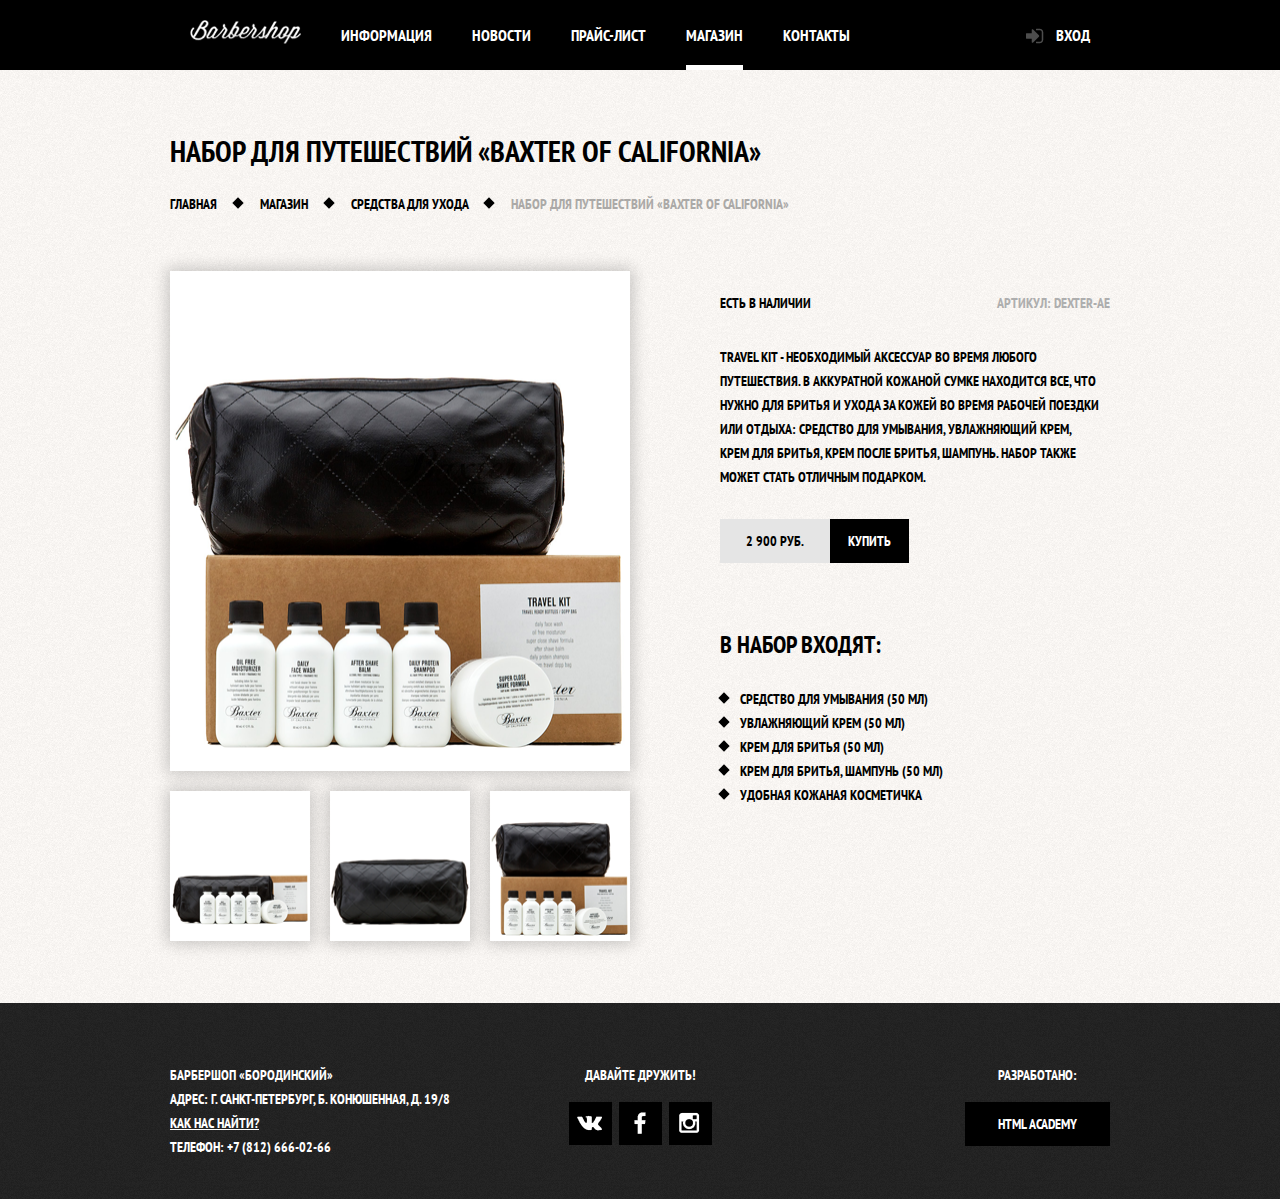
==== commit 71910cf1: "Поправила с учетом комментариев" ====
--- a/barbershop-item.html
+++ b/barbershop-item.html
@@ -10,7 +10,7 @@
   <body class="other-body">
     <header class="main-header">
       <div class="container clearfix">
-        <a href="#"><img src="img/img-header-logo.png" width="111" height="24" alt="Barbershop logo"></a>
+        <a href="index.html"><img src="img/img-header-logo.png" width="111" height="24" alt="Barbershop logo"></a>
         <nav class="navigation">
           <ul>
             <li>
@@ -20,10 +20,10 @@
               <a href="#">Новости</a>
             </li>
             <li>
-              <a href="#">Прайс-лист</a>
+              <a href="price-list.html">Прайс-лист</a>
             </li>
-            <li>
-              <a href="#" class="active-page">Магазин</a>
+            <li class="active-page">
+              <span>Магазин</span>
             </li>
             <li>
               <a href="#">Контакты</a>
@@ -36,21 +36,23 @@
       </div>
     </header>
     <main class="container clearfix">
-      <h1>Набор для путешествий "Baxter of California"</h1>
-      <ul class="breadcrumbs">
-        <li>
-          <a href="#">Главная</a>
-        </li>
-        <li>
-          <a href="#">Магазин</a>
-        </li>
-        <li>
-          <a href="#">Средства для ухода</a>
-        </li>
-        <li class="active-item">
-          Набор для путешествий "Baxter of California"
-        </li>
-      </ul>
+      <div class="inner-page-title">
+        <h1>Набор для путешествий «Baxter of California»</h1>
+        <ul class="breadcrumbs">
+          <li>
+            <a href="index.html">Главная</a>
+          </li>
+          <li>
+            <a href="#">Магазин</a>
+          </li>
+          <li>
+            <a href="barbershop-shop.html">Средства для ухода</a>
+          </li>
+          <li class="active-item">
+            Набор для путешествий «Baxter of California»
+          </li>
+        </ul>
+      </div>
       <section class="item-gallery">
          <div class="gallery-main">
            <img class="main-image" src="img/img-item-main.png" alt="Набор для путешествий (Основная картинка)" width="460" height="500">
@@ -67,7 +69,7 @@
         <p>Travel kit - необходимый аксессуар во время любого путешествия. В аккуратной кожаной сумке находится все, что нужно для бритья и ухода за кожей во время рабочей поездки или отдыха: средство для умывания, увлажняющий крем, крем для бритья, крем после бритья, шампунь. Набор также может стать отличным подарком.</p>
         <div class="item-price">
           <div class="price"> 2 900 руб.</div>
-          <a href="#" class="btn"> Купить</a>
+          <a href="#" class="btn buy"> Купить</a>
         </div>
         <h2>В набор входят:</h2>
         <ul>
--- a/css/style.css
+++ b/css/style.css
@@ -1,5 +1,7 @@
 /* Оформление главной страницы*/
 body {
+  min-width: 960px;
+
   font-size: 14px;
   font-family: "PT Sans Narrow", Arial, Helvetica, sans-serif;
   color: #000000;
@@ -7,7 +9,6 @@
   font-weight: 700;
   min-width: 960px;
   text-transform: uppercase;
-  color: #ffffff;
 }
 
 .index-body {
@@ -31,44 +32,11 @@
 }
 
 .main-header {
-  margin-bottom: 56px;
+  margin-bottom: 60px;
+
   color: #ffffff;
+
   background-color: #000000;
-}
-
-.main-navigation a,
-.navigation a {
-  display: block;
-  padding: 25px 20px;
-  color: #ffffff;
-  text-decoration: none;
-}
-
-.main-navigation a:hover,
-.navigation a:hover {
-  background: #242424;
-}
-
-.active-page {
-  position: relative;
-}
-
-.active-page::after {
-  content: "";
-  position: absolute;
-  width: 58px;
-  height: 4px;
-  background: #ffffff;
-  bottom: 0;
-  left: 20%;
- }
-
-.main-navigation ul,
-.navigation ul {
-  margin: 0;
-  padding: 0;
-  list-style: none;
-  font-size: 0;
 }
 
 .main-navigation,
@@ -85,6 +53,53 @@
   line-height: 20px;
 }
 
+.main-navigation ul,
+.navigation ul {
+  margin: 0;
+  padding: 0;
+
+  list-style: none;
+  font-size: 0;
+}
+
+.main-navigation a,
+.navigation a {
+  display: block;
+  padding: 25px 20px;
+
+  color: #ffffff;
+  text-decoration: none;
+}
+
+.main-navigation a:hover,
+.navigation a:hover {
+  background: #242424;
+}
+
+.active-page {
+  position: relative;
+
+  background: none;
+}
+
+.active-page::after {
+  content: "";
+  position: absolute;
+  bottom: 0;
+  right: 20px;
+  left: 20px;
+
+  height: 5px;
+
+  background: #ffffff;
+ }
+
+.active-page span {
+  display: block;
+  padding: 25px 20px;
+}
+
+
 .user-block {
   float: right;
   max-width: 140px;
@@ -92,10 +107,12 @@
 
 .login {
   position: relative;
+
   display: inline-block;
   vertical-align: top;
   padding: 25px 20px;
   padding-left: 50px;
+
   font-size: 16px;
   line-height: 20px;
   color: #ffffff;
@@ -111,8 +128,10 @@
   position: absolute;
   top: 28px;
   left: 20px;
+
   width: 18px;
   height: 18px;
+
   background: transparent url("../img/sprite.png") no-repeat;
   background-position: -10px -280px;
   opacity: 0.3;
@@ -136,34 +155,40 @@
 
 .features {
   margin-bottom: 80px;
+
+  color: #ffffff;
 }
 
 .features-item {
   float: left;
   width: 300px;
   margin-right: 20px;
+
   text-align: center;
 }
 
 .features-name {
-  font-size: 30px;
-  line-height: 36px;
+  position: relative;
   display: block;
   margin-bottom: 30px;
   padding-bottom: 35px;
-  position: relative;
+
+  font-size: 30px;
+  line-height: 36px;
 }
 
 .features-name::after {
   content: "";
-  display: block;
+  position: absolute;
+  bottom: 0;
+  left: 50%;
+
   width: 20px;
   height: 20px;
+  display: block;
+  margin-left: -10px;
+
   background-color: #ffffff;
-  position: absolute;
-  bottom: 0;
-  left: 50%;
-  margin-left: -10px;
   transform: rotate(45deg);
 }
 
@@ -179,8 +204,11 @@
 .index-content {
   margin-bottom: 35px;
   padding: 50px 80px;
-  background: url("../img/img-index-conrentshadow.png") no-repeat center,
-  #fcf9f6 url("../img/bg-index-content.png") repeat;
+
+  background:
+   url("../img/img-index-conrentshadow.png") no-repeat center,
+   #fcf9f6 url("../img/bg-index-content.png") repeat;
+
   color: #000000;
 }
 
@@ -195,10 +223,11 @@
 }
 
 .index-content-title {
+  margin: 0;
+  margin-bottom: 25px;
+
   font-size: 30px;
   line-height: 36px;
-  margin: 0;
-  margin-bottom: 25px;
 }
 
 .index-content p {
@@ -210,6 +239,7 @@
   margin: 0;
   padding: 0;
   padding-right: 63px;
+
   list-style: none;
 }
 
@@ -227,22 +257,24 @@
 }
 
 .btn {
-  background-color: #000000;
-  border: none;
-  outline: none;
-  cursor: pointer;
-  text-transform: uppercase;
-  text-decoration: none;
+  display: inline-block;
+  padding: 10px 33px;
+  margin-right: 16px;
+
   font-weight: 700;
   font-size: 14px;
   line-height: 24px;
   font-family: "PT Sans Narrow", "Arial", sans-serif;
   color: #ffffff;
-  display: inline-block;
   vertical-align: top;
   text-align: center;
-  padding: 10px 33px;
-  margin-right: 16px;
+  text-transform: uppercase;
+  text-decoration: none;
+
+  background-color: #000000;
+  border: none;
+  outline: none;
+  cursor: pointer;
 }
 
 .btn:hover,
@@ -267,6 +299,7 @@
 .gallery-content {
   height: 164px;
   margin: 0;
+
   border: 7px solid #ffffff;
   background-color: #cccccc;
 }
@@ -293,19 +326,21 @@
 }
 
 .appointment-form input {
-  background-color: #f9f6f3;
-  border: 2px solid #000000;
-  outline: none;
+  float: left;
+  margin-right: 20px;
+  margin-bottom: 20px;
+  padding: 7px 15px;
+  width: 106px;
+
   font-size: 14px;
   line-height: 24px;
   font: inherit;
   color: inherit;
+  outline: none;
   text-transform: inherit;
-  width: 106px;
-  padding: 7px 15px;
-  float: left;
-  margin-right: 20px;
-  margin-bottom: 20px;
+
+  background-color: #f9f6f3;
+  border: 2px solid #000000;
 }
 
 .appointment-form input:focus {
@@ -326,6 +361,7 @@
   margin-top: 65px;
   padding-top: 60px;
   padding-bottom: 40px;
+
   background: #000000 url("../img/bg-footer.jpg") repeat;
   color: #ffffff;
 }
@@ -342,19 +378,21 @@
 
 .footer-social {
   float: left;
+  min-width: 180px;
+
+  text-align: center;
+}
+
+.footer-copyright {
+  float: right;
   max-width: 180px;
+}
+
+.footer-copyright p {
+  margin: 0;
+  margin-bottom: 15px;
+
   text-align: center;
-}
-
-.footer-copyright {
-  text-align: center;
-  float: right;
-  width: 180px;
-}
-
-.footer-copyright p {
-  margin: 0;
-  margin-bottom: 15px;
 }
 
 .footer-copyright .btn {
@@ -419,71 +457,85 @@
 /* Оформление страницы barbershop-item*/
 
 .main-header img {
-  width: 111px;
-  height: 24px;
   float:left;
   padding-left: 20px;
   padding-top: 20px;
   padding-bottom: 25px;
-  padding-left: 10px;
   margin-right: 20px;
+
+  width: 111px;
+  height: 24px;
+
   background: #000000;
 
+}
+
+h2 {
+  font-size: 24px;
 }
 
 .navigation {
    width: 620px;
 }
 
-h1 {
+.inner-page-title {
+  margin-bottom: 55px;
+}
+
+.inner-page-title h1 {
+  margin: 0;
+  margin-bottom: 20px;
+  padding: 0;
+
   font-size: 30px;
-  margin-bottom: 25px;
+  line-height: 42px;
   color: #000000;
-  line-height: 32px;
-}
-
-h2 {
-  font-size: 24px;
 }
 
 
 .breadcrumbs  {
-  color: #000000;
   margin: 0;
   padding: 0;
+
   list-style: none;
-  margin-bottom: 55px;
+
 }
 
 .breadcrumbs li {
-  display: inline-block;
-  vertical-align: top;
-}
-
+  position: relative;
+
+  display: inline;
+  padding-right: 40px;
+}
+
+.breadcrumbs li::after {
+  content: "";
+  position: absolute;
+  top: 4px;
+  right: 18px;
+
+  width: 8px;
+  height: 8px;
+
+  background-color: #000000;
+  transform: rotate(45deg);
+}
 
 .breadcrumbs a {
-  display: block;
   color: #000000;
   text-decoration: none;
-  padding-right: 40px;
-  position: relative;
-}
-
-.breadcrumbs a::after {
-  content: "";
-  display: block;
-  width: 10px;
-  height: 10px;
-  background-color: #000000;
-  position: absolute;
-  right: 0;
-  bottom: 30%;
-  margin-right: 15px;
-  transform: rotate(45deg);
+}
+
+.breadcrumbs a:hover {
+  text-decoration: underline;
 }
 
 .active-item {
   color: #aba9a7;
+}
+
+.breadcrumbs .active-item::after {
+  display: none;
 }
 
 .item-gallery {
@@ -495,14 +547,16 @@
 .item-information {
   float:right;
   width: 400px;
+  position: relative;
+
   color: #000000;
-  position: relative;
 }
 
 .gallery-main {
   margin-bottom: 20px;
   width: 460px;
   height: 500px;
+
   box-shadow: 0 0 15px 3px rgba(0, 0, 0, 0.2);
 }
 
@@ -514,17 +568,18 @@
   width: 140px;
   margin-right: 20px;
   margin-bottom: 0px;
+
   box-shadow: 0 0 15px 3px rgba(0, 0, 0, 0.2);
 }
 
 .gallery-image:last-child {
-    margin-right: 0px;
+  margin-right: 0px;
 }
 
 .item-information .item-price {
   padding: 0;
   padding-left: 10px;
-  margin-bottom: 55px;
+  margin-bottom: 70px;
 }
 
 .item-availability {
@@ -549,31 +604,37 @@
 }
 
 .item-information ul {
+  margin: 0;
+  padding: 0;
+
   list-style: none;
+
   font-size: 0;
-  margin: 0;
-  padding: 0;
 }
 
 .item-information li {
+  position: relative;
+
+  padding-left: 30px;
+
   font-size: 14px;
   font-family: "PT Sans Narrow", Arial, Helvetica, sans-serif;
   color: #000000;
   line-height: 24px;
   font-weight: 700;
-  margin-bottom: 5px;
-  padding-left: 30px;
-  position: relative;
 }
 
 .item-information li::before {
   content: "";
-  width: 10px;
-  height: 10px;
+  position: absolute;
+  left: 10px;
+  top: 7px;
+
+  width: 8px;
+  height: 8px;
+
   background: #000000;
-  position: absolute;
-  left: 10px;
-  top: 5px;
+
   transform: rotate(45deg);
 }
 
@@ -587,12 +648,14 @@
   float: left;
   width: 220px;
   margin-right: 20px;
+
   color: #000000;
 }
 
 .catalog  {
   float:right;
   width: 700px;
+
   font-size: 0px;
   line-height: normal;
 }
@@ -603,8 +666,10 @@
   width: 220px;
   margin-right: 20px;
   margin-bottom: 20px;
+
+  font-size: 0px;
+
   background: #ffffff;
-  font-size: 0px;
   box-shadow: 0 0 15px 3px rgba(0, 0, 0, 0.2);
 }
 
@@ -613,23 +678,25 @@
  }
 
 .catalog-image {
-  font-size: 0px;
   margin:0;
   padding: 0;
   width: 220px;
   height: 165px;
+
+  font-size: 0px;
 }
 
 .catalog-title {
-  text-decoration: none;
-  color: #000000;
+  display: inline-block;
   margin-left:15px;
   margin-top: 15px;
+
   font-weight: 700;
   font-size: 14px;
   font-family: "PT Sans Narrow", "Arial", sans-serif;
-  display: inline-block;
   line-height: 18px;
+  text-decoration: none;
+  color: #000000;
 }
 
 .item-price {
@@ -638,43 +705,48 @@
 }
 
  .price {
-  background-color: #e5e5e5;
-  text-transform: uppercase;
-  text-decoration: none;
+  display: inline-block;
+  vertical-align:top;
+  padding: 10px 0;
+  width: 110px;
+
   font-weight: 700;
   font-size: 14px;
   line-height: 24px;
   font-family: "PT Sans Narrow", "Arial", sans-serif;
   color: #000000;
-  display: inline-block;
-  vertical-align:top;
   text-align: center;
-  padding: 10px 0;
-  width: 110px;
+  text-transform: uppercase;
+  text-decoration: none;
+
+  background-color: #e5e5e5;
 }
 
 .buy {
   margin-right: 0px;
-  padding: 10px 19px;
+  padding: 10px 18px;
 }
 
 .paginator {
   margin-top: 25px;
   margin-bottom: 0px;
+
   font-size: 14px;
 }
 
 .paginator a {
   display: inline-block;
-  background: #000000;
-  color: #ffffff;
+  margin-right: 5px;
   padding: 10px 16px;
+
   font-weight: 700;
   font-size: 14px;
   line-height: 24px;
   font-family: "PT Sans Narrow", "Arial", sans-serif;
   text-decoration: none;
-  margin-right: 5px;
+  color: #ffffff;
+
+  background: #000000;
 }
 
 .paginator a.current-page {
@@ -689,16 +761,19 @@
 .paginator a.current-page:hover {
   background: #ffffff;
 }
+
 fieldset {
+  padding: 0;
+  padding-right: 20px;
   margin-bottom: 30px;
   border:none;
 }
 
 legend {
+  margin-bottom: 25px;
+
   font-size: 24px;
   line-height: 29px;
-  margin-bottom: 25px;
-
 }
 
 input[type="checkbox"] {
@@ -707,10 +782,12 @@
 
 input[type="checkbox"] + label {
   display: block;
+  position: relative;
   padding-left: 40px;
+  margin-bottom: 10px;
+
   line-height: 24px;
-  margin-bottom: 10px;
-  position: relative;
+
   cursor: pointer;
 }
 
@@ -721,22 +798,26 @@
 input[type="radio"] + label {
   display: block;
   padding-left: 40px;
+  position: relative;
+  margin-bottom: 10px;
+
   line-height: 24px;
-  margin-bottom: 10px;
-  position: relative;
+
   cursor: pointer;
 }
 
 input[type="checkbox"] + label::before {
   content: "";
   display: block;
+  position: absolute;
+  top:0;
+  left: 0;
+
   width: 16px;
   height: 16px;
+
   border: 2px solid #000000;
   background: #f8f5f2 ;
-  position: absolute;
-  top:0;
-  left: 0;
  }
 
 input[type="checkbox"]:checked + label::after {
@@ -769,13 +850,15 @@
 input[type="radio"]:checked + label::after {
   content: "";
   display: block;
+  position: absolute;
+  top: 6px;
+  left: 6px;
+
   width: 8px;
   height: 8px;
+
   background: #000000;
   border-radius: 50%;
-  position: absolute;
-  top: 6px;
-  left: 6px;
 }
 
 input[type="checkbox"] + label:hover {
@@ -792,4 +875,138 @@
 
  input[type="radio"] + label:disabled:hover {
   color: #807f7d;
- }+ }
+
+/* Оформление страницы price-list*/
+.inner-content {
+  margin-bottom: 75px;
+}
+
+.inner-content h2 {
+  margin-top: 60px;
+  margin-bottom: 30px;
+
+  font-size: 24px;
+  line-height: 30px;
+}
+
+.inner-content p {
+  margin: 14px 0;
+}
+
+.inner-content table {
+  border-collapse: collapse;
+}
+
+.inner-content td {
+  padding: 10px 15px;
+
+  border: 2px solid #000000;
+}
+
+/* Особые стили для контентных тегов */
+
+.big-heading {
+  margin-top: 55px;
+  margin-bottom: 65px;
+
+  text-align: center;
+}
+
+.big-heading h2 {
+  position: relative;
+  z-index: 2;
+
+  display: inline;
+  margin: 0;
+  padding: 0 25px;
+
+  font-size: 48px;
+  line-height: 48px;
+  text-align: center;
+
+  background: #f8f3f0 url("../img/pattern-white.jpg") repeat;
+}
+
+.big-heading::after {
+  content: "";
+  position: relative;
+  top: -25px;
+  z-index: 1;
+
+  display: block;
+
+  border-bottom: 2px solid #000000;
+}
+
+.custom-list-1 {
+  margin: 14px 0;
+  padding: 0;
+
+  list-style: none;
+}
+
+.custom-list-1 li {
+  position: relative;
+
+  margin-bottom: 15px;
+  padding-left: 20px;
+}
+
+.custom-list-1 li::before {
+  content: "";
+  position: absolute;
+  top: 8px;
+  left: 0;
+
+  width: 8px;
+  height: 8px;
+
+  background-color: #000000;
+  transform: rotate(45deg);
+}
+
+.prices-table {
+  width: 100%;
+}
+
+.prices-table td {
+  width: 50%;
+}
+
+.prices-table td:last-child {
+  text-align: center;
+}
+
+.short-text {
+  padding-right: 80px;
+}
+
+/* Колонки для контента */
+
+.inner-columns {
+  margin: 60px 0;
+}
+
+.inner-column-left,
+.inner-column-right {
+  width: 460px;
+}
+
+.inner-column-left {
+  float: left;
+}
+
+.inner-column-right {
+  float: right;
+}
+
+.inner-column-left *:first-child,
+.inner-column-right *:first-child {
+  margin-top: 0;
+}
+
+.inner-column-left *:last-child,
+.inner-column-right *:last-child {
+  margin-bottom: 0;
+}
